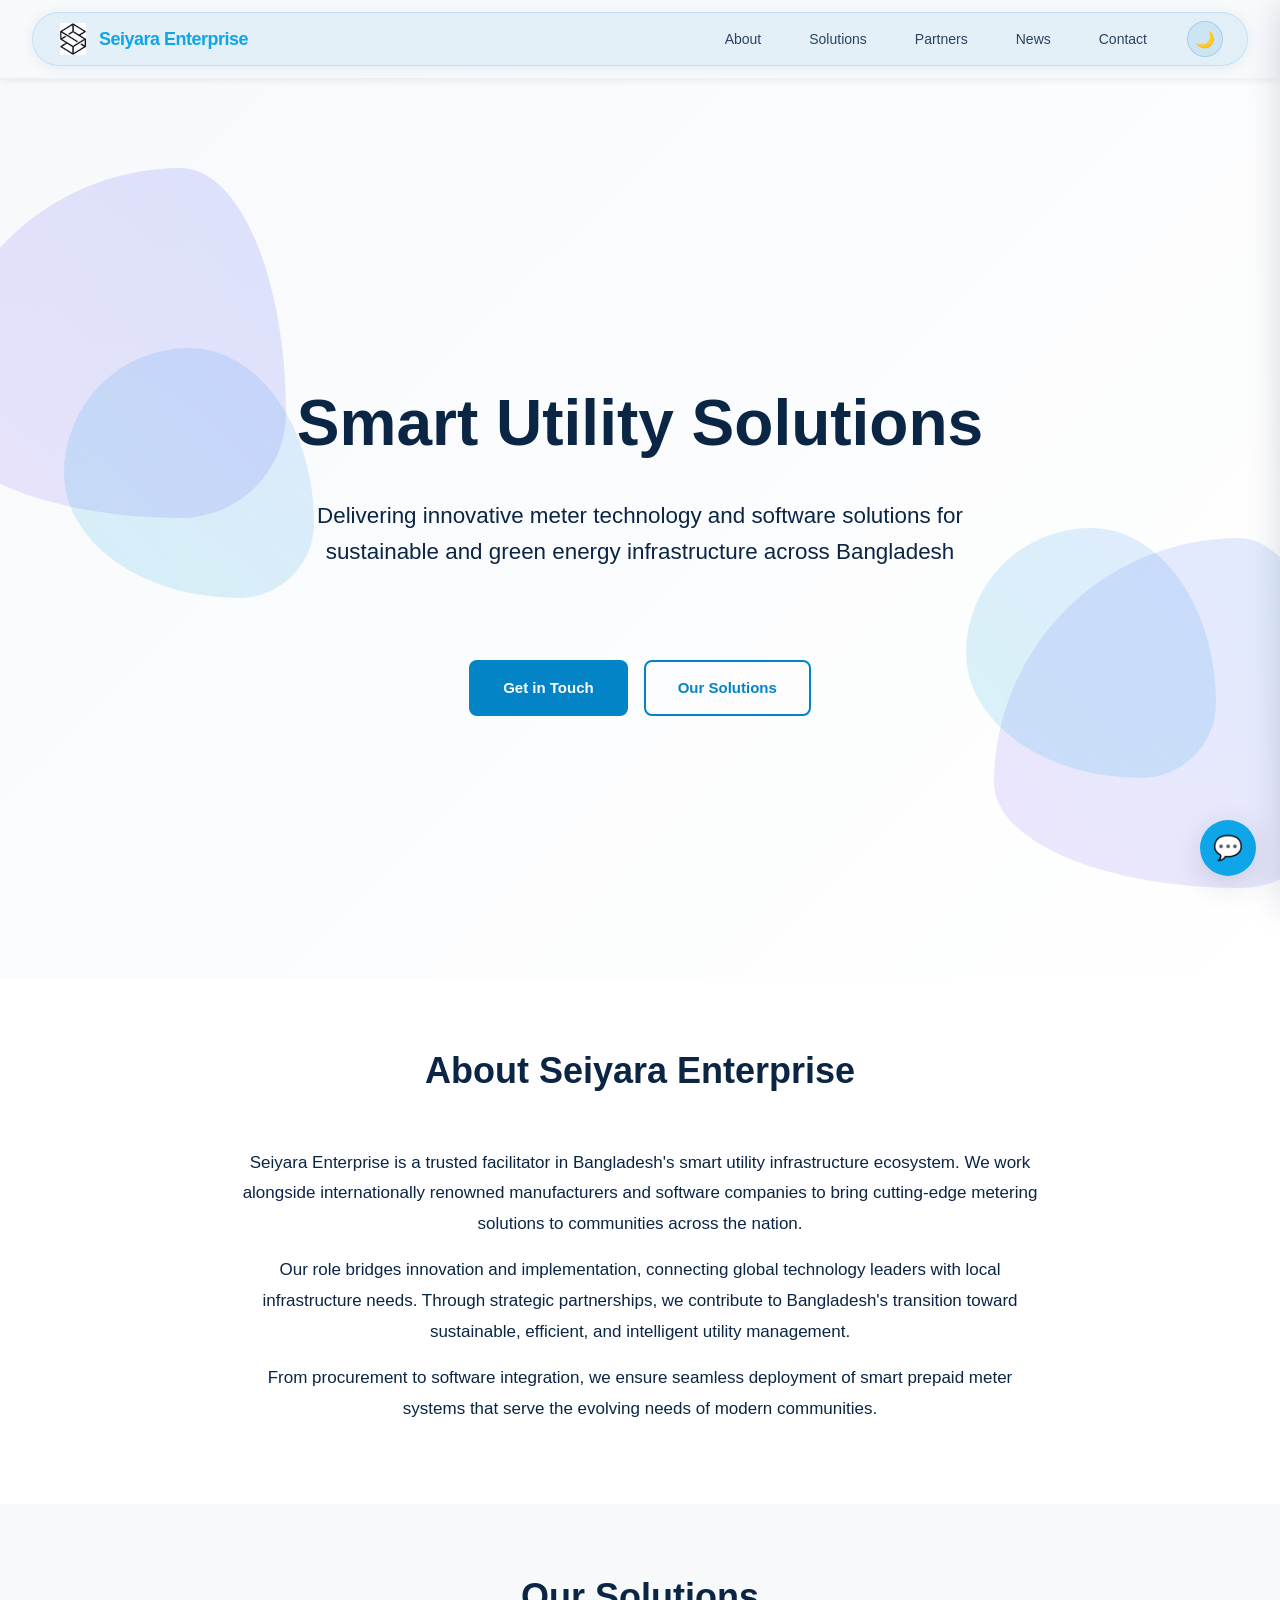
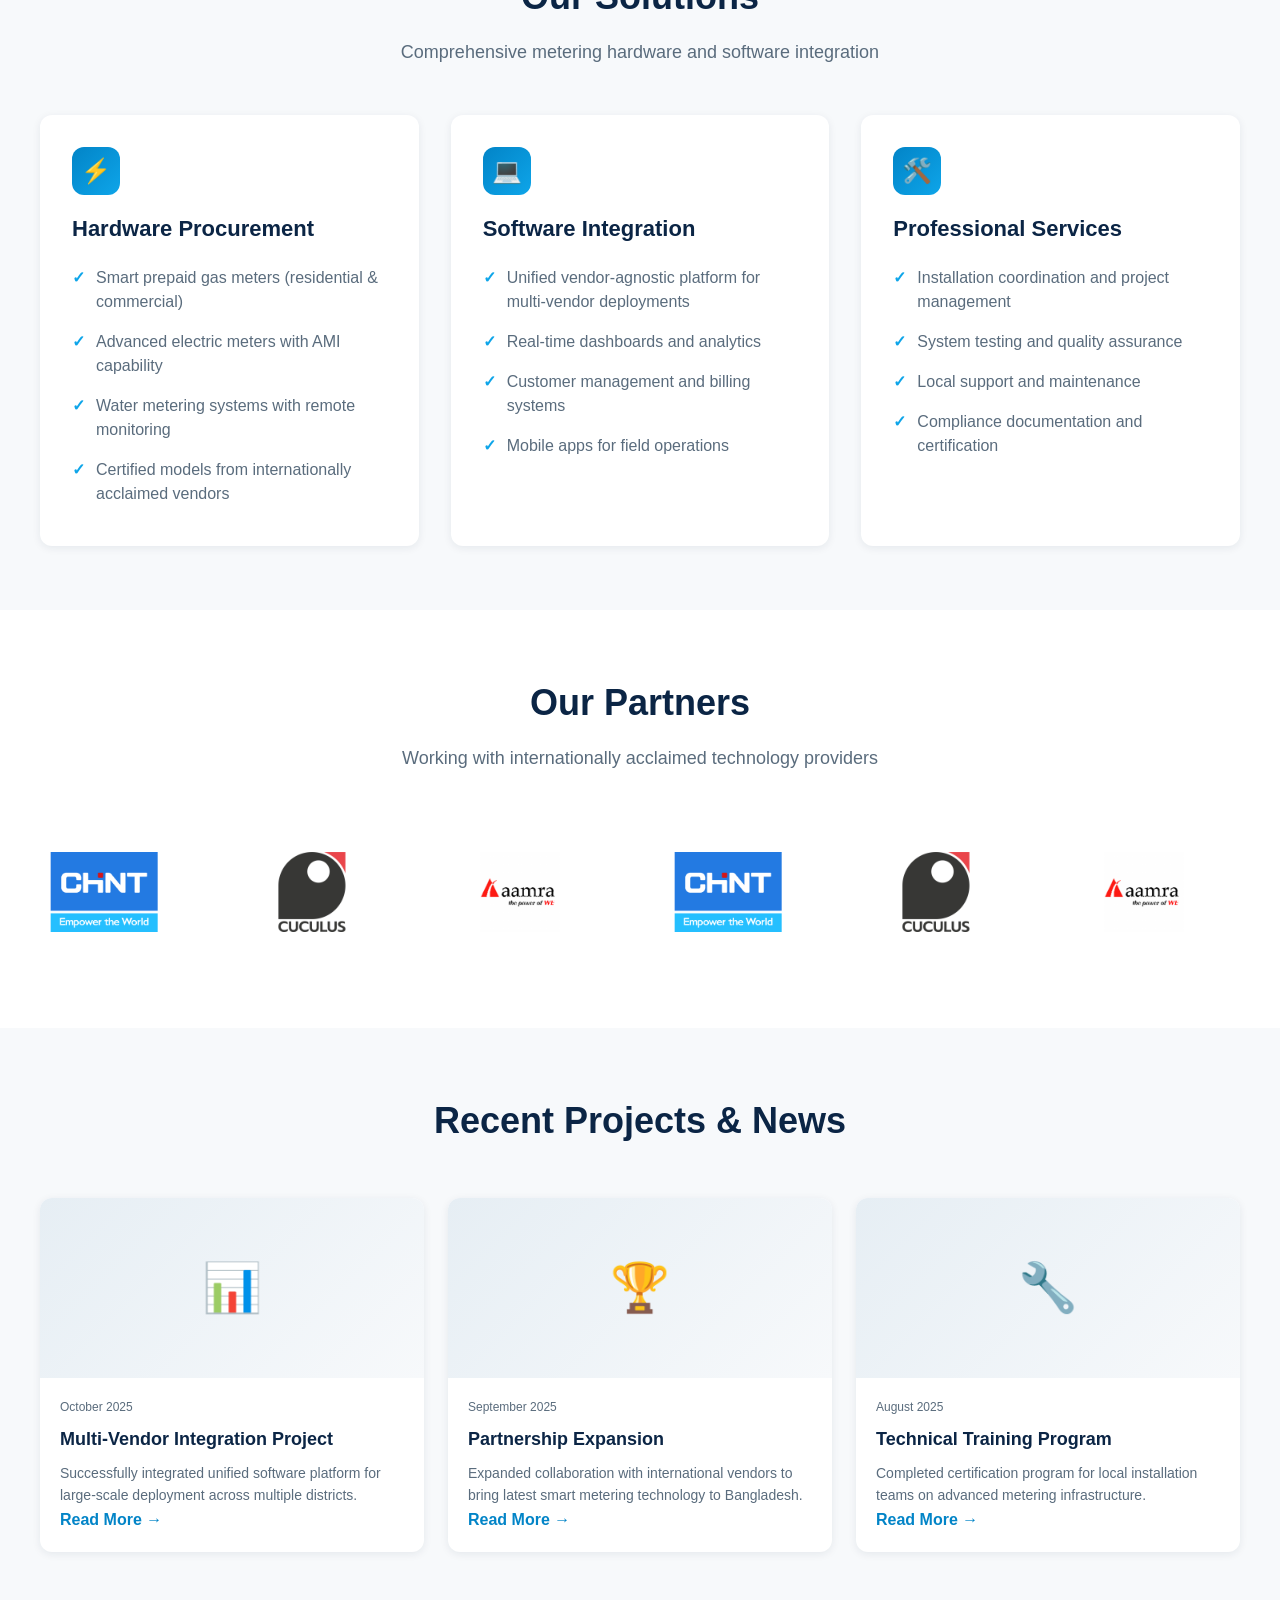
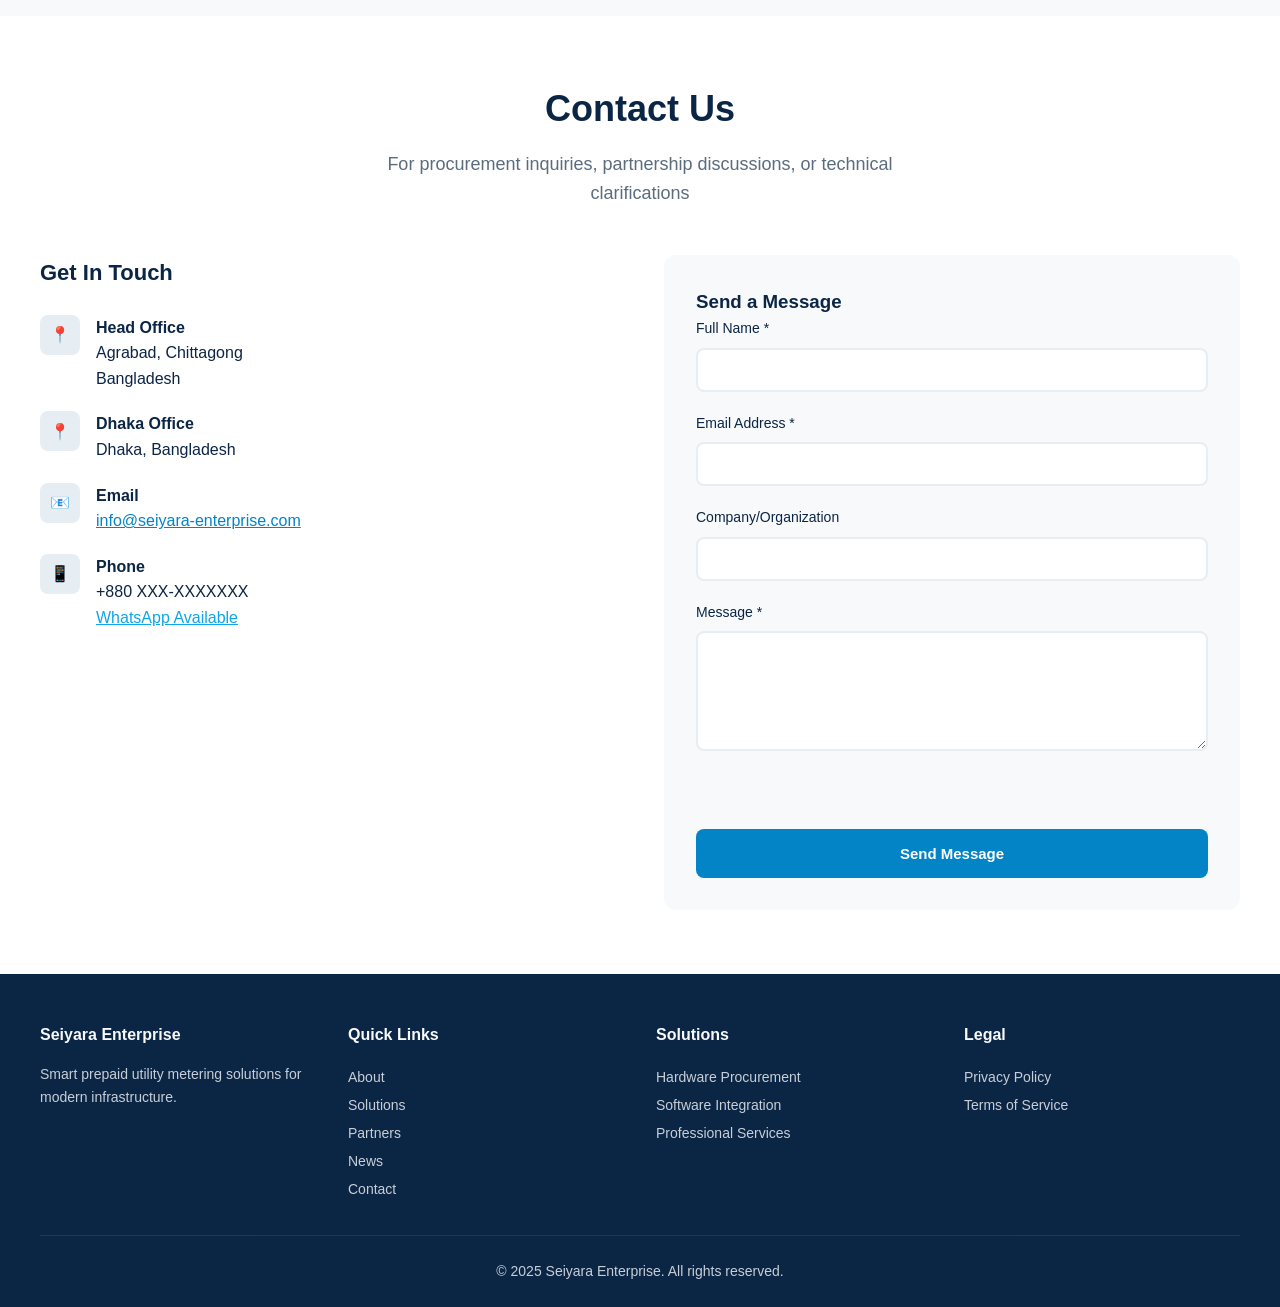
==== index.html @ aec23271 "second commit" ====
<!DOCTYPE html>
<html lang="en" data-theme="light">
<head>
    <meta charset="UTF-8">
    <meta name="viewport" content="width=device-width, initial-scale=1.0">
    <meta name="description" content="Seiyara Enterprise provides smart prepaid meter procurement and unified software integration for gas, electric, and water utilities in Dhaka and Chittagong, Bangladesh.">
    <meta name="keywords" content="smart meters, prepaid utility meters, Dhaka, Chittagong, CHINT, Cuculus, aamra, utility metering, Bangladesh">
    <title>Seiyara Enterprise — Smart Prepaid Meter Procurement & Integration</title>
    
    <!-- Open Graph -->
    <meta property="og:title" content="Seiyara Enterprise — Smart Metering Solutions">
    <meta property="og:description" content="Advanced smart prepaid meter procurement and software integration for modern cities">
    <meta property="og:type" content="website">
    
    <!-- Fonts -->
    <link rel="preconnect" href="https://fonts.googleapis.com">
    <link rel="preconnect" href="https://fonts.gstatic.com" crossorigin>
    <link href="https://fonts.googleapis.com/css2?family=Inter:wght@300;400;500;600;700&display=swap" rel="stylesheet">
    <link href="https://fonts.googleapis.com/css2?family=Inter:wght@300;400;500;600;700&display=swap" rel="stylesheet">
    <!--
    <link rel="stylesheet" href="css/styles.css">
    -->
    <link rel="stylesheet" href="css/main.css">
</head>
<body>
    <!-- Header -->
    <header id="header">
        <div class="header-container">
            <!--
            <div class="logo-area">
                
                <div class="logo-placeholder">SE</div>
                
                <div>
                    <div class="company-name">Seiyara Enterprise</div>
                </div>
            </div>
           -->
           
            <!-- <div class="logo-area">
                <img src="assets/images/main_black_2.png" alt="Seiyara Enterprise Logo" class="company-logo">
                <div class="company-name">Seiyara Enterprise</div>
            </div> -->

            <div class="logo-area">
                <!-- Light theme logo -->
                <img src="assets/images/main_white_2.png" 
                 alt="Seiyara Enterprise Logo" 
                 class="company-logo logo-light">
            
                <!-- Dark theme logo -->
                <img src="assets/images/main_black_2.png" 
                 alt="Seiyara Enterprise Logo" 
                 class="company-logo logo-dark">
            
                <div class="company-name">Seiyara Enterprise</div>
            </div>
            
            <nav id="nav" aria-label="Main navigation">
                <a href="#about">About</a>
                <a href="#solutions">Solutions</a>
                <a href="#partners">Partners</a>
                <a href="#news">News</a>
                <a href="#contact">Contact</a>
                <button class="theme-toggle" id="themeToggle" aria-label="Toggle dark mode">🌙</button>
            </nav>
            <button class="mobile-toggle" id="mobileToggle" aria-label="Toggle menu">☰</button>
        </div>
    </header>

    <main id="main">
        <!-- Hero -->
        <section class="hero">
            <div class="hero-bg">
                <svg class="wave" viewBox="0 0 1200 200" xmlns="http://www.w3.org/2000/svg">
                    <path d="M0,100 C150,150 350,50 600,100 C850,150 1050,50 1200,100 L1200,200 L0,200 Z" fill="currentColor" opacity="0.1" style="color: var(--color-primary)"/>
                    <path d="M0,120 C200,80 400,160 600,120 C800,80 1000,160 1200,120 L1200,200 L0,200 Z" fill="currentColor" opacity="0.1" style="color: var(--color-accent)"/>
                </svg>
            </div>
            <div class="floating-shape shape1"></div>
            <div class="floating-shape shape2"></div>
            <div class="floating-shape shape3"></div>
            <div class="floating-shape shape4"></div>
            <div class="floating-shape shape5"></div>
            <!-- <div class="floating-shape shape6"></div>
            <div class="floating-shape shape7"></div>
            <div class="floating-shape shape8"></div>
            <div class="floating-shape shape9"></div>
     -->
            <!-- Particles -->
            <div class="particle" style="left: 10%; animation-delay: 0s;"></div>
            <div class="particle" style="left: 20%; animation-delay: 1s;"></div>
            <div class="particle" style="left: 30%; animation-delay: 2s;"></div>
            <div class="particle" style="left: 40%; animation-delay: 0.5s;"></div>
            <div class="particle" style="left: 50%; animation-delay: 1.5s;"></div>
            <div class="particle" style="right: 60%; animation-delay: 2.5s;"></div>
            <div class="particle" style="left: 70%; animation-delay: 0.8s;"></div>
            <div class="particle" style="left: 80%; animation-delay: 1.8s;"></div>
            <div class="particle" style="left: 90%; animation-delay: 2.2s;"></div>
            <div class="hero-content">
                <h1>Smart Utility Solutions</h1>
                <p class="hero-tagline">Delivering innovative meter technology and software solutions for sustainable and green energy infrastructure across Bangladesh</p>
                <div class="cta-group">
                <a href="#contact" class="btn btn-primary">Get in Touch</a>
                <a href="#solutions" class="btn btn-secondary">Our Solutions</a>
                </div>
            </div>
        </section>

        <!-- About -->
        <section id="about" class="about">
            <div class="container">
                <div class="section-header">
                    <h2>About Seiyara Enterprise</h2>
                </div>
                <div class="about-content">
                    <p class="about-text">Seiyara Enterprise is a trusted facilitator in Bangladesh's smart utility infrastructure ecosystem. We work alongside internationally renowned manufacturers and software companies to bring cutting-edge metering solutions to communities across the nation.</p>
                    <p class="about-text">Our role bridges innovation and implementation, connecting global technology leaders with local infrastructure needs. Through strategic partnerships, we contribute to Bangladesh's transition toward sustainable, efficient, and intelligent utility management.</p>
                    <p class="about-text">From procurement to software integration, we ensure seamless deployment of smart prepaid meter systems that serve the evolving needs of modern communities.</p>
                </div>
            </div>
        </section>

        <!-- Solutions -->
        <section id="solutions" class="solutions">
            <div class="container">
                <div class="section-header">
                    <h2>Our Solutions</h2>
                    <p>Comprehensive metering hardware and software integration</p>
                </div>
                <div class="solutions-grid">
                    <div class="solution-card">
                        <div class="solution-icon">⚡</div>
                        <h3>Hardware Procurement</h3>
                        <ul>
                            <li>Smart prepaid gas meters (residential & commercial)</li>
                            <li>Advanced electric meters with AMI capability</li>
                            <li>Water metering systems with remote monitoring</li>
                            <li>Certified models from internationally acclaimed vendors</li>
                        </ul>
                    </div>
                    <div class="solution-card">
                        <div class="solution-icon">💻</div>
                        <h3>Software Integration</h3>
                        <ul>
                            <li>Unified vendor-agnostic platform for multi-vendor deployments</li>
                            <li>Real-time dashboards and analytics</li>
                            <li>Customer management and billing systems</li>
                            <li>Mobile apps for field operations</li>
                        </ul>
                    </div>
                    <div class="solution-card">
                        <div class="solution-icon">🛠️</div>
                        <h3>Professional Services</h3>
                        <ul>
                            <li>Installation coordination and project management</li>
                            <li>System testing and quality assurance</li>
                            <li>Local support and maintenance</li>
                            <li>Compliance documentation and certification</li>
                        </ul>
                    </div>
                    
                    <!-- <div class="solution-card">
                        <div class="solution-icon">🌱</div>
                        <h3>Sustainability</h3>
                        <ul>
                            <li>Precise consumption tracking to reduce waste and improve efficiency.</li>
                            <li>Remote monitoring and digital operations reducing manual intervention and operational carbon footprint.</li>
                            <li>Integrated systems aligning with national and global sustainability goals to build cleaner, more resilient utilities.</li>
                        </ul>
                    </div> -->
                    
                </div>
            </div>
        </section>

        <!-- Partners -->
        <section id="partners" class="partners">
            <div class="container">
                <div class="section-header">
                    <h2>Our Partners</h2>
                    <p>Working with internationally acclaimed technology providers</p>
                </div>
            </div>
            <div class="partner-marquee">
                <div class="partner-track">
                    <!-- <div class="partner-logo">CHINT</div> -->

                    <!-- Partner 1: CHINT -->
                    <div class="partner-logo">
                        <img src="assets/images/chint.png" alt="CHINT" class="partner-light">
                        <img src="assets/images/chint.png" alt="CHINT" class="partner-dark">
                    </div>

                    <!-- <div class="partner-logo">Cuculus</div> -->
                     <!-- Partner 2: Cuculus -->
                    <!-- <div class="partner-logo">
                        <img src="assets/images/cuculus_2.jpeg" alt="Cuculus">
                    </div> -->

                    <!-- Partner 2: Cuculus -->
                    <div class="partner-logo">
                        <img src="assets/images/cuculus-light.jpeg" alt="Cuculus" class="partner-img partner-light">
                        <img src="assets/images/cuculus-dark.png" alt="Cuculus" class="partner-img partner-dark">
                    </div>


                    <!-- <div class="partner-logo">aamra</div> -->

                    <!-- Partner 3: aamra -->
                    <div class="partner-logo">
                        <img src="assets/images/aamra.png" alt="aamra" class="partner-light">
                         <img src="assets/images/aamra.png" alt="aamra" class="partner-dark">
                    </div>
                    
                    <div class="partner-logo">
                        <img src="assets/images/chint.png" alt="CHINT" class="partner-light">
                        <img src="assets/images/chint.png" alt="CHINT" class="partner-dark">
                    </div>

                    <div class="partner-logo">
                        <img src="assets/images/cuculus-light.jpeg" alt="Cuculus" class="partner-img partner-light">
                        <img src="assets/images/cuculus-dark.png" alt="Cuculus" class="partner-img partner-dark">
                    </div>

                    <div class="partner-logo">
                        <img src="assets/images/aamra.png" alt="aamra" class="partner-light">
                         <img src="assets/images/aamra.png" alt="aamra" class="partner-dark">
                    </div>

                    <div class="partner-logo">
                        <img src="assets/images/cuculus-light.jpeg" alt="Cuculus" class="partner-img partner-light">
                        <img src="assets/images/cuculus-dark.png" alt="Cuculus" class="partner-img partner-dark">
                    </div>

                    <div class="partner-logo">
                        <img src="assets/images/aamra.png" alt="aamra" class="partner-light">
                         <img src="assets/images/aamra.png" alt="aamra" class="partner-dark">
                    </div>

                    <div class="partner-logo">
                        <img src="assets/images/chint.png" alt="CHINT" class="partner-light">
                        <img src="assets/images/chint.png" alt="CHINT" class="partner-dark">
                    </div>

                    <div class="partner-logo">
                        <img src="assets/images/cuculus-light.jpeg" alt="Cuculus" class="partner-img partner-light">
                        <img src="assets/images/cuculus-dark.png" alt="Cuculus" class="partner-img partner-dark">
                    </div>

                    <div class="partner-logo">
                        <img src="assets/images/aamra.png" alt="aamra" class="partner-light">
                         <img src="assets/images/aamra.png" alt="aamra" class="partner-dark">
                    </div>
                    <!-- <div class="partner-logo">[Partner 4]</div>
                    <div class="partner-logo">[Partner 5]</div>
                    <div class="partner-logo">[Partner 6]</div>
                
                    <div class="partner-logo">CHINT</div>
                    <div class="partner-logo">Cuculus</div>
                    <div class="partner-logo">aamra</div>
                    <div class="partner-logo">[Partner 4]</div>
                    <div class="partner-logo">[Partner 5]</div>
                    <div class="partner-logo">[Partner 6]</div> -->
                </div>
            </div>
        </section>

        <!-- News -->
        <section id="news" class="news">
            <div class="container">
                <div class="section-header">
                    <h2>Recent Projects & News</h2>
                </div>
                <div class="news-grid">
                    <div class="news-card">
                        <div class="news-image">📊</div>
                        <div class="news-content">
                            <div class="news-date">October 2025</div>
                            <h3>Multi-Vendor Integration Project</h3>
                            <p>Successfully integrated unified software platform for large-scale deployment across multiple districts.</p>
                            <span class="read-more">Read More →</span>
                        </div>
                    </div>
                    <div class="news-card">
                        <div class="news-image">🏆</div>
                        <div class="news-content">
                            <div class="news-date">September 2025</div>
                            <h3>Partnership Expansion</h3>
                            <p>Expanded collaboration with international vendors to bring latest smart metering technology to Bangladesh.</p>
                            <span class="read-more">Read More →</span>
                        </div>
                    </div>
                    <div class="news-card">
                        <div class="news-image">🔧</div>
                        <div class="news-content">
                            <div class="news-date">August 2025</div>
                            <h3>Technical Training Program</h3>
                            <p>Completed certification program for local installation teams on advanced metering infrastructure.</p>
                            <span class="read-more">Read More →</span>
                        </div>
                    </div>
                </div>
            </div>
        </section>

        <!-- Contact -->
        <section id="contact" class="contact">
            <div class="container">
                <div class="section-header">
                    <h2>Contact Us</h2>
                    <p>For procurement inquiries, partnership discussions, or technical clarifications</p>
                </div>
                <div class="contact-grid">
                    <div class="contact-info">
                        <h3>Get In Touch</h3>
                        <div class="info-item">
                            <div class="info-icon">📍</div>
                            <div>
                                <strong>Head Office</strong><br>
                                Agrabad, Chittagong<br>
                                Bangladesh
                            </div>
                        </div>
                        <div class="info-item">
                            <div class="info-icon">📍</div>
                            <div>
                                <strong>Dhaka Office</strong><br>
                                Dhaka, Bangladesh
                            </div>
                        </div>
                        <div class="info-item">
                            <div class="info-icon">📧</div>
                            <div>
                                <strong>Email</strong><br>
                                <a href="mailto:info@seiyara-enterprise.com" style="color: var(--color-primary);">info@seiyara-enterprise.com</a>
                            </div>
                        </div>
                        <div class="info-item">
                            <div class="info-icon">📱</div>
                            <div>
                                <strong>Phone</strong><br>
                                +880 XXX-XXXXXXX<br>
                                <a href="https://wa.me/880XXXXXXXXX" style="color: var(--color-accent);">WhatsApp Available</a>
                            </div>
                        </div>
                    </div>
                    <div class="contact-form">
                        <h3>Send a Message</h3>
                        <form id="contactForm">
                            <div class="form-group">
                                <label for="name">Full Name *</label>
                                <input type="text" id="name" name="name" required aria-required="true">
                                <span class="error-message" id="nameError">Please enter your name</span>
                            </div>
                            <div class="form-group">
                                <label for="email">Email Address *</label>
                                <input type="email" id="email" name="email" required aria-required="true">
                                <span class="error-message" id="emailError">Please enter a valid email</span>
                            </div>
                            <div class="form-group">
                                <label for="company">Company/Organization</label>
                                <input type="text" id="company" name="company">
                            </div>
                            <div class="form-group">
                                <label for="message">Message *</label>
                                <textarea id="message" name="message" required aria-required="true"></textarea>
                                <span class="error-message" id="messageError">Please enter your message</span>
                            </div>
                            <button type="submit" class="btn btn-primary" style="width: 100%;">Send Message</button>
                        </form>
                    </div>
                </div>
            </div>
        </section>
    </main>

    <!-- Footer -->
    <footer>
        <div class="footer-content">
            <div class="footer-section">
                <h4>Seiyara Enterprise</h4>
                <p style="opacity: 0.8; font-size: 14px; line-height: 1.6;">Smart prepaid utility metering solutions for modern infrastructure.</p>
            </div>
            <div class="footer-section">
                <h4>Quick Links</h4>
                <ul>
                    <li><a href="#about">About</a></li>
                    <li><a href="#solutions">Solutions</a></li>
                    <li><a href="#partners">Partners</a></li>
                    <li><a href="#news">News</a></li>
                    <li><a href="#contact">Contact</a></li>
                </ul>
            </div>
            <div class="footer-section">
                <h4>Solutions</h4>
                <ul>
                    <li><a href="#solutions">Hardware Procurement</a></li>
                    <li><a href="#solutions">Software Integration</a></li>
                    <li><a href="#solutions">Professional Services</a></li>
                </ul>
            </div>
            <div class="footer-section">
                <h4>Legal</h4>
                <ul>
                    <li><a href="#privacy">Privacy Policy</a></li>
                    <li><a href="#terms">Terms of Service</a></li>
                </ul>
            </div>
        </div>
        <div class="footer-bottom">
            &copy; 2025 Seiyara Enterprise. All rights reserved.
        </div>
    </footer>

    <!-- Quick Contact Toggle -->
    <button class="quick-contact-toggle" id="quickContactToggle" aria-label="Quick contact">💬</button>
    
    <!-- Quick Contact Panel -->
    <div class="quick-contact-panel" id="quickContactPanel">
        <button class="panel-close" id="panelClose" aria-label="Close panel">×</button>
        <h3 style="margin-top: 8px; margin-bottom: 24px;">Quick Contact</h3>
        <div style="display: flex; flex-direction: column; gap: 16px;">
            <a href="tel:+880XXXXXXXXX" class="btn btn-primary" style="text-align: center;">📞 Call Us</a>
            <a href="https://wa.me/880XXXXXXXXX" class="btn btn-secondary" style="text-align: center;">💬 WhatsApp</a>
            <a href="mailto:info@seiyara-enterprise.com" class="btn btn-secondary" style="text-align: center;">📧 Email</a>
        </div>
        <div style="margin-top: 32px; padding-top: 24px; border-top: 1px solid var(--color-neutral);">
            <p style="font-size: 14px; color: var(--text-muted); margin-bottom: 12px;"><strong>Office Hours</strong></p>
            <p style="font-size: 14px; color: var(--text-muted);">Saturday - Thursday<br>9:00 AM - 6:00 PM</p>
        </div>
    </div>

    <!-- jQuery CDN -->
    <script src="https://cdnjs.cloudflare.com/ajax/libs/jquery/3.6.0/jquery.min.js"></script>
    <script src="js/script.js"></script>
    
</body>
</html>
---- css/main.css ----
/* ============================================
   SEIYARA ENTERPRISE - MAIN STYLESHEET
   Author: Your Name
   Last Updated: November 2025
   ============================================ */

/* Import all CSS modules in order */

/* 1. Base styles (variables, reset, typography) */
@import url('base.css');

/* 2. Layout components */
@import url('header.css');
@import url('hero.css');
@import url('sections.css');

/* 3. Page sections */
@import url('about.css');
@import url('solutions.css');
@import url('partners.css');
@import url('news.css');
@import url('contact.css');

/* 4. Footer and widgets */
@import url('footer.css');
@import url('quick-contact.css');

/* 5. Responsive styles (must be last) */
@import url('responsive.css');
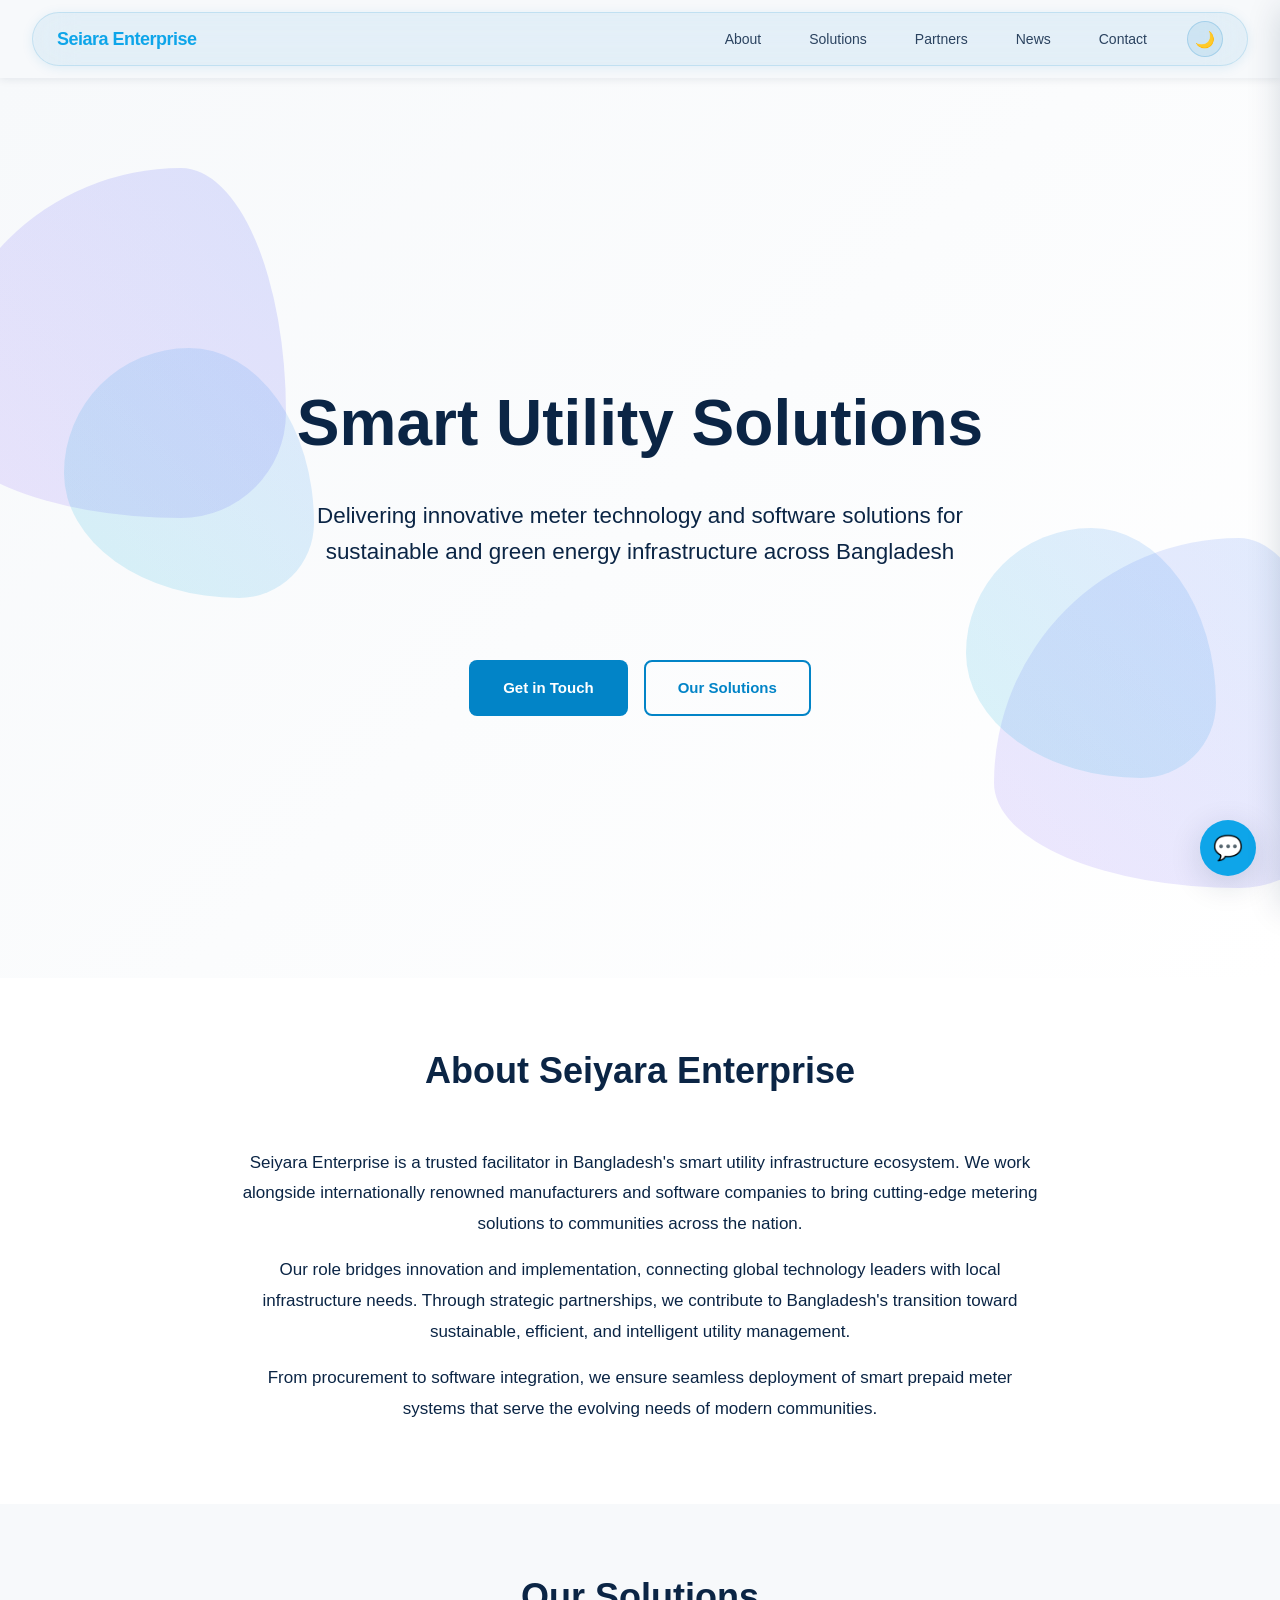
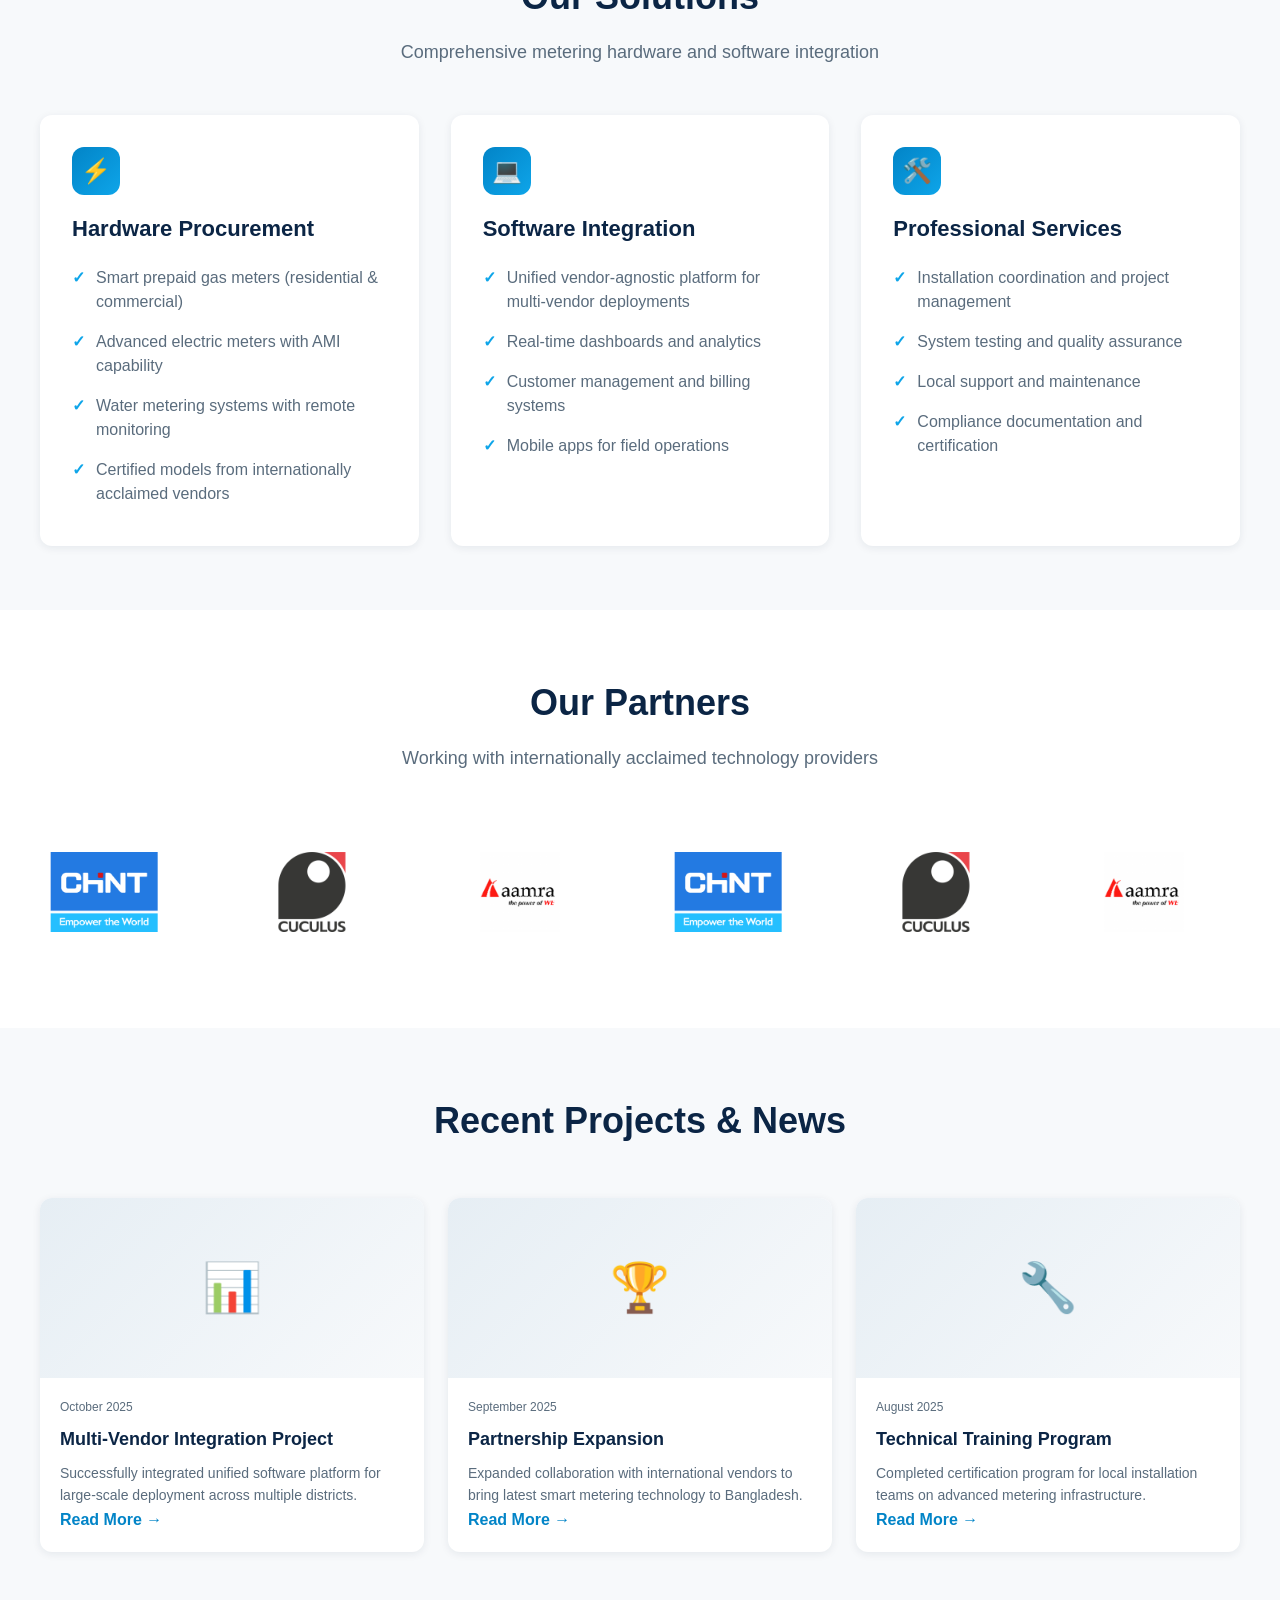
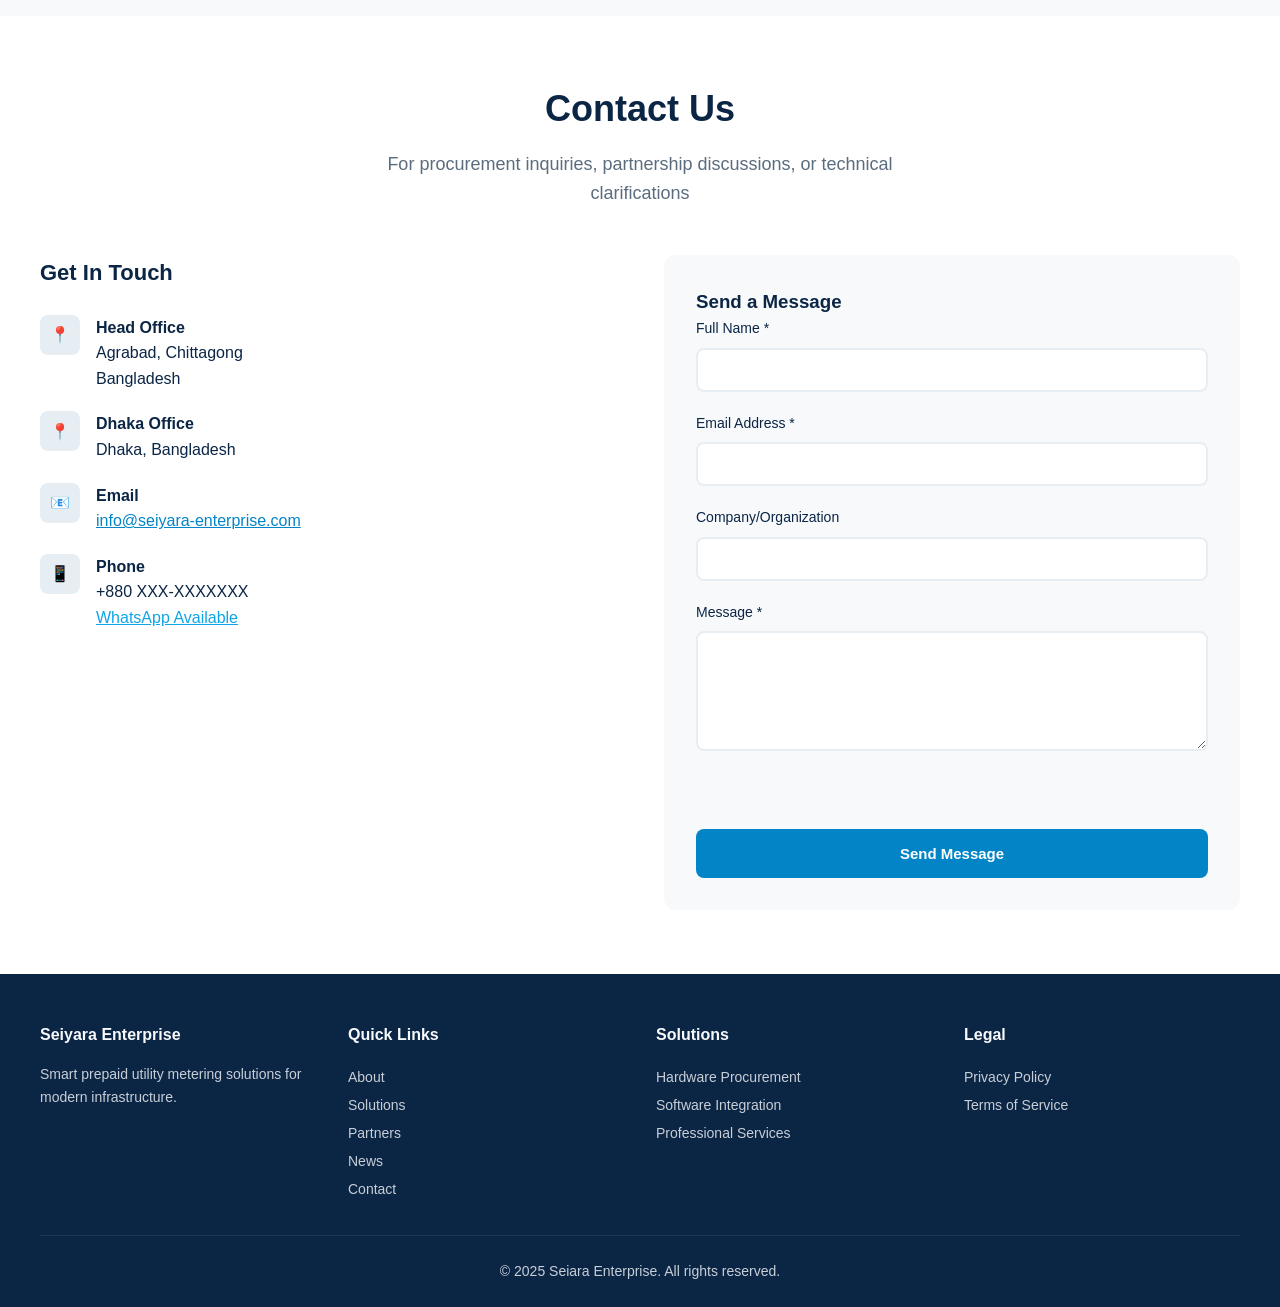
==== commit 4b0ca884: "removed logo for now-name change" ====
--- a/index.html
+++ b/index.html
@@ -43,17 +43,17 @@
             </div> -->
 
             <div class="logo-area">
-                <!-- Light theme logo -->
-                <img src="assets/images/main_white_2.png" 
+                
+                <!-- <img src="assets/images/main_white_2.png" 
                  alt="Seiyara Enterprise Logo" 
                  class="company-logo logo-light">
             
-                <!-- Dark theme logo -->
+                
                 <img src="assets/images/main_black_2.png" 
                  alt="Seiyara Enterprise Logo" 
-                 class="company-logo logo-dark">
+                 class="company-logo logo-dark"> -->
             
-                <div class="company-name">Seiyara Enterprise</div>
+                <div class="company-name">Seiara Enterprise</div>
             </div>
             
             <nav id="nav" aria-label="Main navigation">
@@ -409,7 +409,7 @@
             </div>
         </div>
         <div class="footer-bottom">
-            &copy; 2025 Seiyara Enterprise. All rights reserved.
+            &copy; 2025 Seiara Enterprise. All rights reserved.
         </div>
     </footer>
 
@@ -427,7 +427,7 @@
         </div>
         <div style="margin-top: 32px; padding-top: 24px; border-top: 1px solid var(--color-neutral);">
             <p style="font-size: 14px; color: var(--text-muted); margin-bottom: 12px;"><strong>Office Hours</strong></p>
-            <p style="font-size: 14px; color: var(--text-muted);">Saturday - Thursday<br>9:00 AM - 6:00 PM</p>
+            <p style="font-size: 14px; color: var(--text-muted);">Sunday - Thursday<br>9:00 AM - 6:00 PM</p>
         </div>
     </div>
 
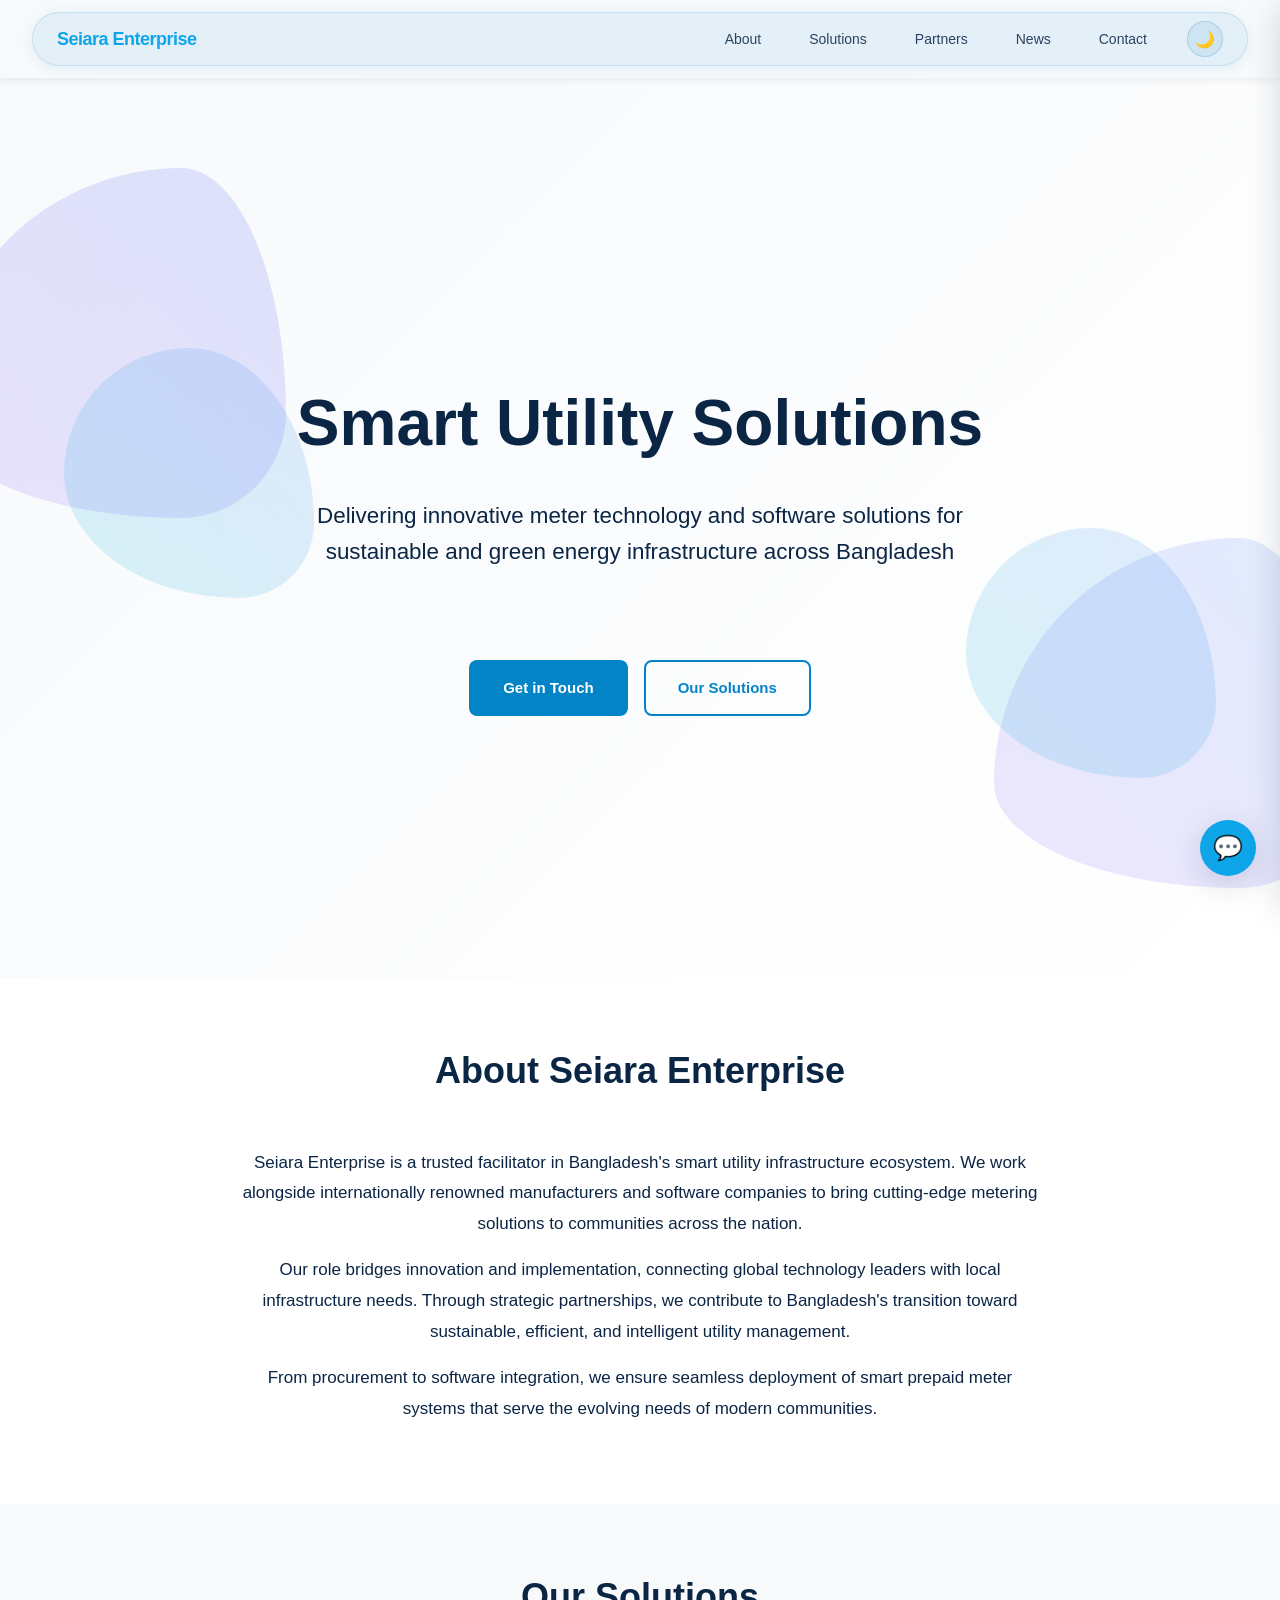
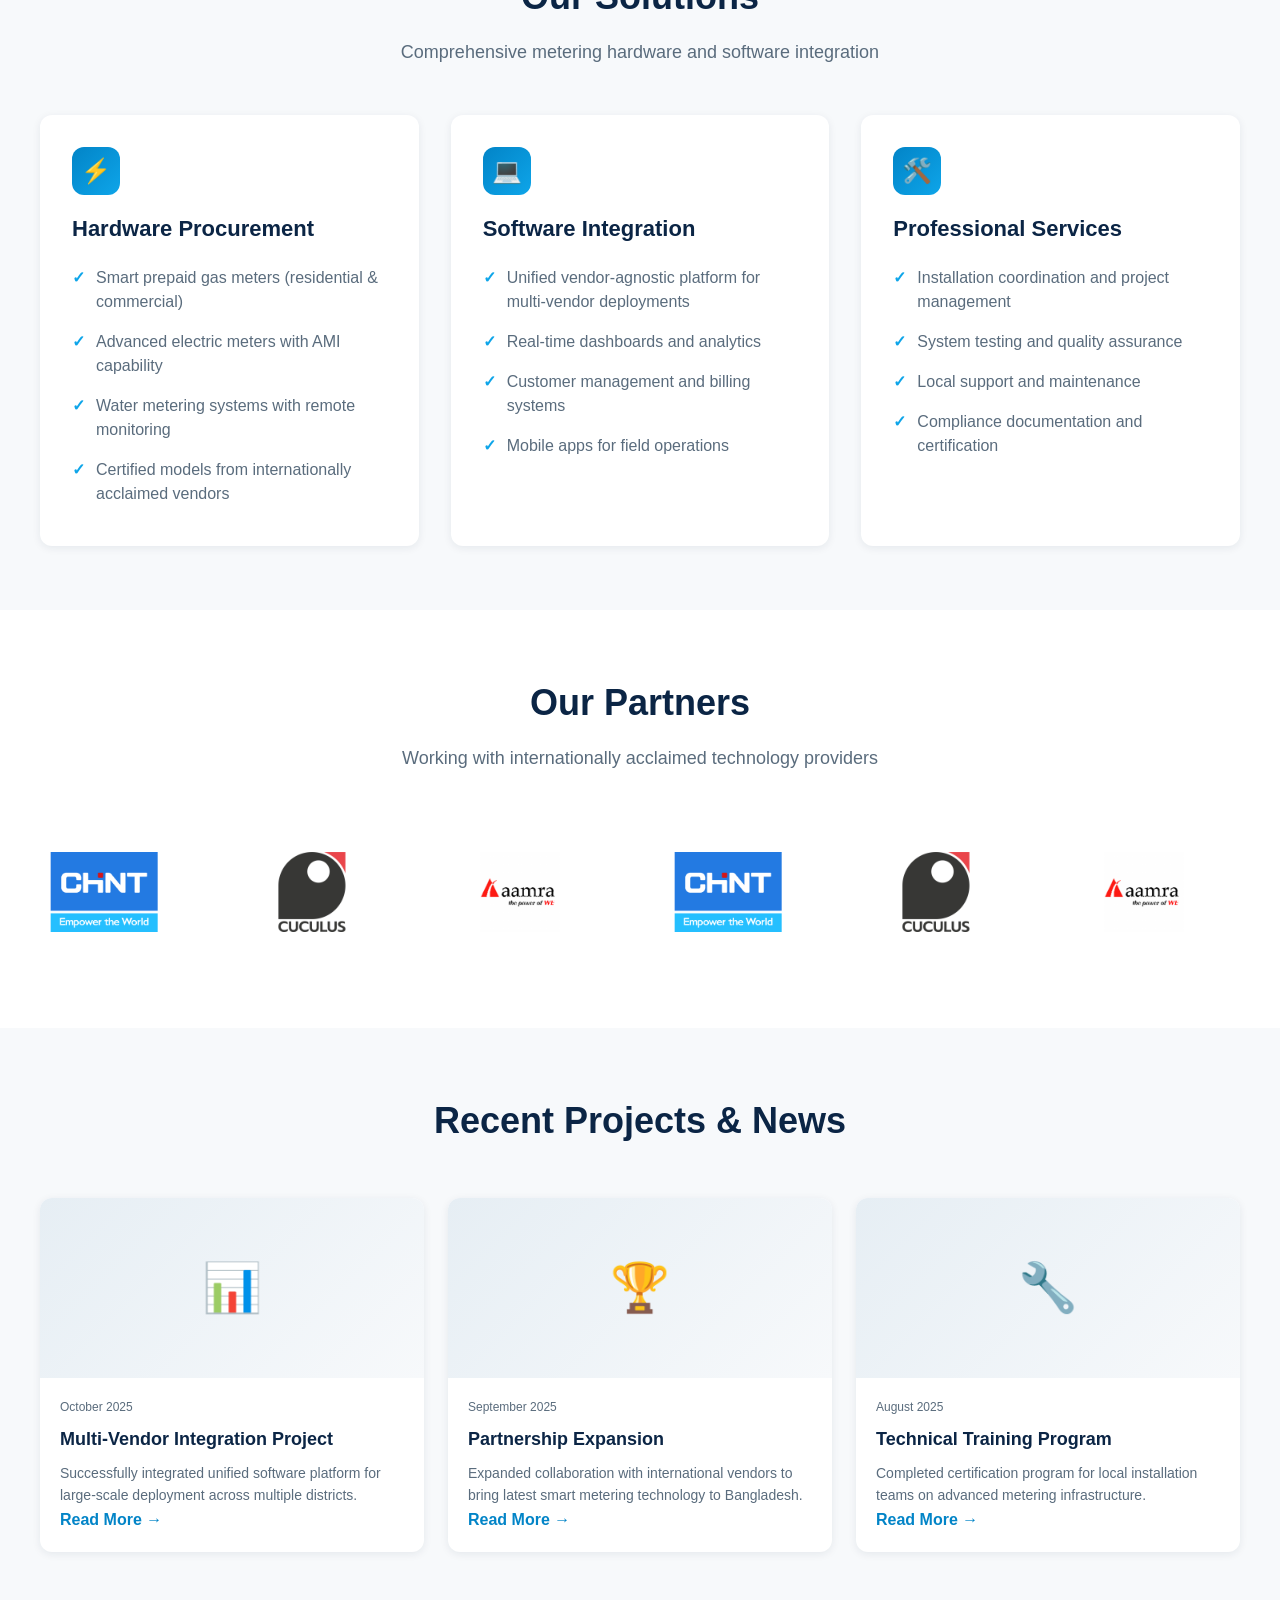
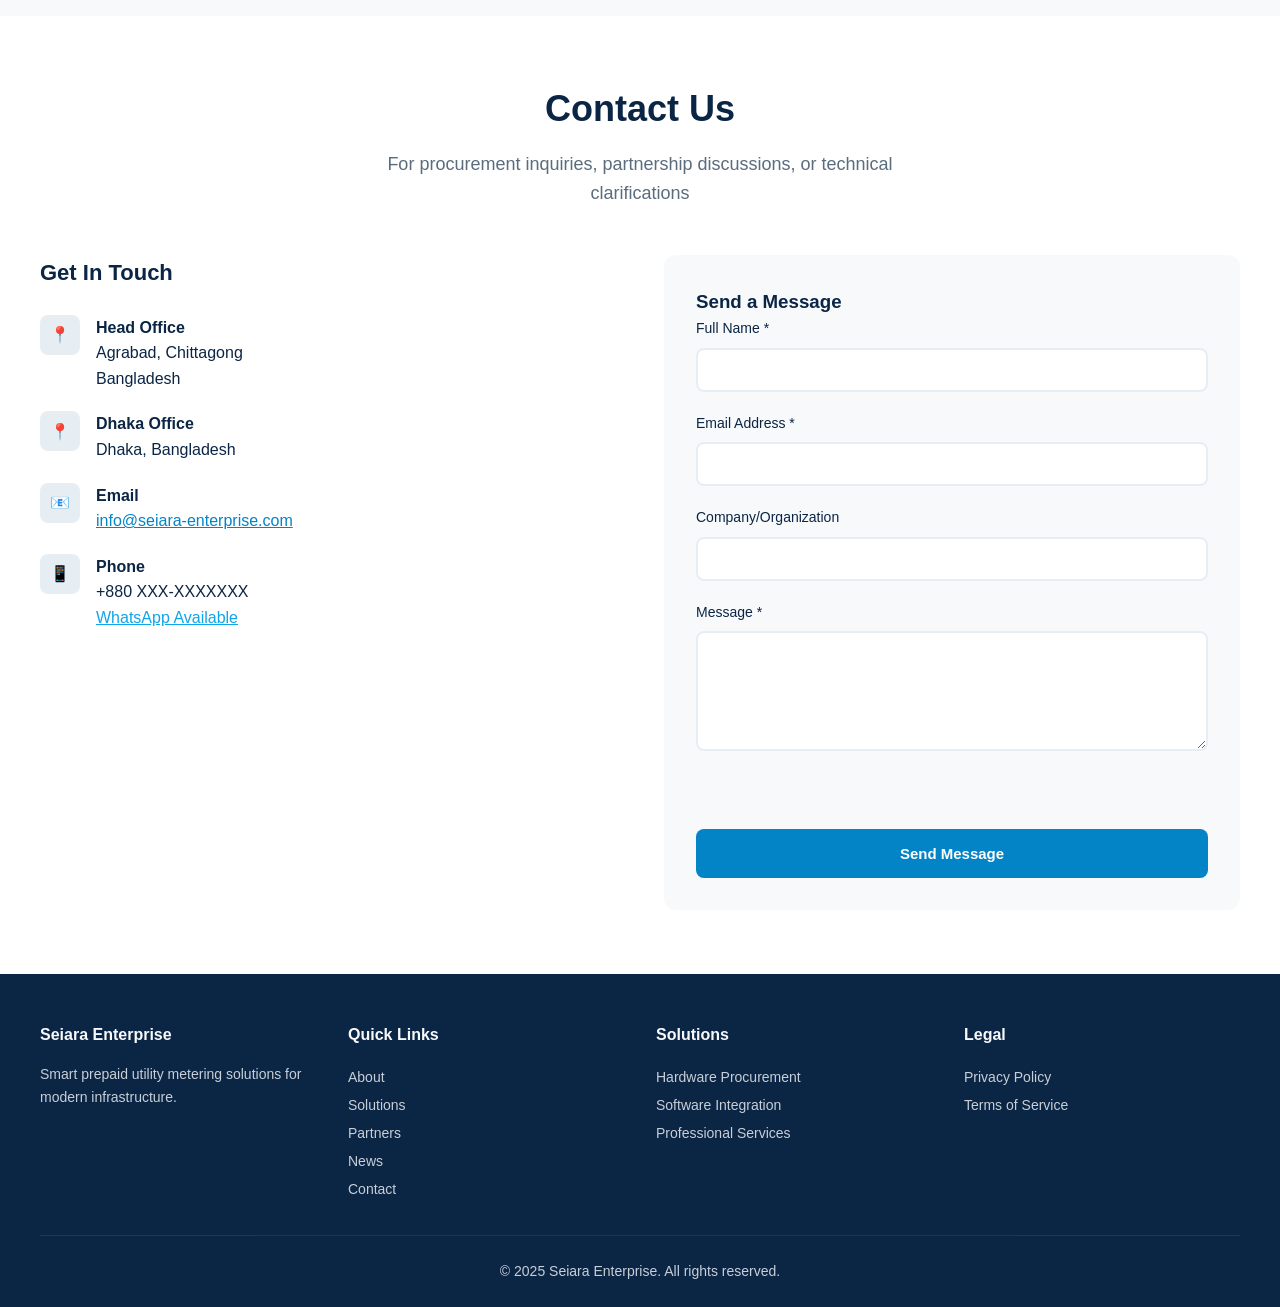
==== commit bb1ba4e3: "removed some comments-changed seiyara to seiara" ====
--- a/index.html
+++ b/index.html
@@ -3,9 +3,9 @@
 <head>
     <meta charset="UTF-8">
     <meta name="viewport" content="width=device-width, initial-scale=1.0">
-    <meta name="description" content="Seiyara Enterprise provides smart prepaid meter procurement and unified software integration for gas, electric, and water utilities in Dhaka and Chittagong, Bangladesh.">
+    <meta name="description" content="Seiara Enterprise provides smart prepaid meter procurement and unified software integration for gas, electric, and water utilities in Dhaka and Chittagong, Bangladesh.">
     <meta name="keywords" content="smart meters, prepaid utility meters, Dhaka, Chittagong, CHINT, Cuculus, aamra, utility metering, Bangladesh">
-    <title>Seiyara Enterprise — Smart Prepaid Meter Procurement & Integration</title>
+    <title>Seiara Enterprise — Smart Prepaid Meter Procurement & Integration</title>
     
     <!-- Open Graph -->
     <meta property="og:title" content="Seiyara Enterprise — Smart Metering Solutions">
@@ -26,33 +26,8 @@
     <!-- Header -->
     <header id="header">
         <div class="header-container">
-            <!--
+
             <div class="logo-area">
-                
-                <div class="logo-placeholder">SE</div>
-                
-                <div>
-                    <div class="company-name">Seiyara Enterprise</div>
-                </div>
-            </div>
-           -->
-           
-            <!-- <div class="logo-area">
-                <img src="assets/images/main_black_2.png" alt="Seiyara Enterprise Logo" class="company-logo">
-                <div class="company-name">Seiyara Enterprise</div>
-            </div> -->
-
-            <div class="logo-area">
-                
-                <!-- <img src="assets/images/main_white_2.png" 
-                 alt="Seiyara Enterprise Logo" 
-                 class="company-logo logo-light">
-            
-                
-                <img src="assets/images/main_black_2.png" 
-                 alt="Seiyara Enterprise Logo" 
-                 class="company-logo logo-dark"> -->
-            
                 <div class="company-name">Seiara Enterprise</div>
             </div>
             
@@ -82,11 +57,7 @@
             <div class="floating-shape shape3"></div>
             <div class="floating-shape shape4"></div>
             <div class="floating-shape shape5"></div>
-            <!-- <div class="floating-shape shape6"></div>
-            <div class="floating-shape shape7"></div>
-            <div class="floating-shape shape8"></div>
-            <div class="floating-shape shape9"></div>
-     -->
+
             <!-- Particles -->
             <div class="particle" style="left: 10%; animation-delay: 0s;"></div>
             <div class="particle" style="left: 20%; animation-delay: 1s;"></div>
@@ -111,10 +82,10 @@
         <section id="about" class="about">
             <div class="container">
                 <div class="section-header">
-                    <h2>About Seiyara Enterprise</h2>
+                    <h2>About Seiara Enterprise</h2>
                 </div>
                 <div class="about-content">
-                    <p class="about-text">Seiyara Enterprise is a trusted facilitator in Bangladesh's smart utility infrastructure ecosystem. We work alongside internationally renowned manufacturers and software companies to bring cutting-edge metering solutions to communities across the nation.</p>
+                    <p class="about-text">Seiara Enterprise is a trusted facilitator in Bangladesh's smart utility infrastructure ecosystem. We work alongside internationally renowned manufacturers and software companies to bring cutting-edge metering solutions to communities across the nation.</p>
                     <p class="about-text">Our role bridges innovation and implementation, connecting global technology leaders with local infrastructure needs. Through strategic partnerships, we contribute to Bangladesh's transition toward sustainable, efficient, and intelligent utility management.</p>
                     <p class="about-text">From procurement to software integration, we ensure seamless deployment of smart prepaid meter systems that serve the evolving needs of modern communities.</p>
                 </div>
@@ -159,17 +130,6 @@
                             <li>Compliance documentation and certification</li>
                         </ul>
                     </div>
-                    
-                    <!-- <div class="solution-card">
-                        <div class="solution-icon">🌱</div>
-                        <h3>Sustainability</h3>
-                        <ul>
-                            <li>Precise consumption tracking to reduce waste and improve efficiency.</li>
-                            <li>Remote monitoring and digital operations reducing manual intervention and operational carbon footprint.</li>
-                            <li>Integrated systems aligning with national and global sustainability goals to build cleaner, more resilient utilities.</li>
-                        </ul>
-                    </div> -->
-                    
                 </div>
             </div>
         </section>
@@ -184,7 +144,6 @@
             </div>
             <div class="partner-marquee">
                 <div class="partner-track">
-                    <!-- <div class="partner-logo">CHINT</div> -->
 
                     <!-- Partner 1: CHINT -->
                     <div class="partner-logo">
@@ -192,21 +151,12 @@
                         <img src="assets/images/chint.png" alt="CHINT" class="partner-dark">
                     </div>
 
-                    <!-- <div class="partner-logo">Cuculus</div> -->
-                     <!-- Partner 2: Cuculus -->
-                    <!-- <div class="partner-logo">
-                        <img src="assets/images/cuculus_2.jpeg" alt="Cuculus">
-                    </div> -->
-
                     <!-- Partner 2: Cuculus -->
                     <div class="partner-logo">
                         <img src="assets/images/cuculus-light.jpeg" alt="Cuculus" class="partner-img partner-light">
                         <img src="assets/images/cuculus-dark.png" alt="Cuculus" class="partner-img partner-dark">
                     </div>
 
-
-                    <!-- <div class="partner-logo">aamra</div> -->
-
                     <!-- Partner 3: aamra -->
                     <div class="partner-logo">
                         <img src="assets/images/aamra.png" alt="aamra" class="partner-light">
@@ -252,16 +202,7 @@
                         <img src="assets/images/aamra.png" alt="aamra" class="partner-light">
                          <img src="assets/images/aamra.png" alt="aamra" class="partner-dark">
                     </div>
-                    <!-- <div class="partner-logo">[Partner 4]</div>
-                    <div class="partner-logo">[Partner 5]</div>
-                    <div class="partner-logo">[Partner 6]</div>
-                
-                    <div class="partner-logo">CHINT</div>
-                    <div class="partner-logo">Cuculus</div>
-                    <div class="partner-logo">aamra</div>
-                    <div class="partner-logo">[Partner 4]</div>
-                    <div class="partner-logo">[Partner 5]</div>
-                    <div class="partner-logo">[Partner 6]</div> -->
+                    
                 </div>
             </div>
         </section>
@@ -333,7 +274,7 @@
                             <div class="info-icon">📧</div>
                             <div>
                                 <strong>Email</strong><br>
-                                <a href="mailto:info@seiyara-enterprise.com" style="color: var(--color-primary);">info@seiyara-enterprise.com</a>
+                                <a href="mailto:info@seiyara-enterprise.com" style="color: var(--color-primary);">info@seiara-enterprise.com</a>
                             </div>
                         </div>
                         <div class="info-item">
@@ -379,7 +320,7 @@
     <footer>
         <div class="footer-content">
             <div class="footer-section">
-                <h4>Seiyara Enterprise</h4>
+                <h4>Seiara Enterprise</h4>
                 <p style="opacity: 0.8; font-size: 14px; line-height: 1.6;">Smart prepaid utility metering solutions for modern infrastructure.</p>
             </div>
             <div class="footer-section">
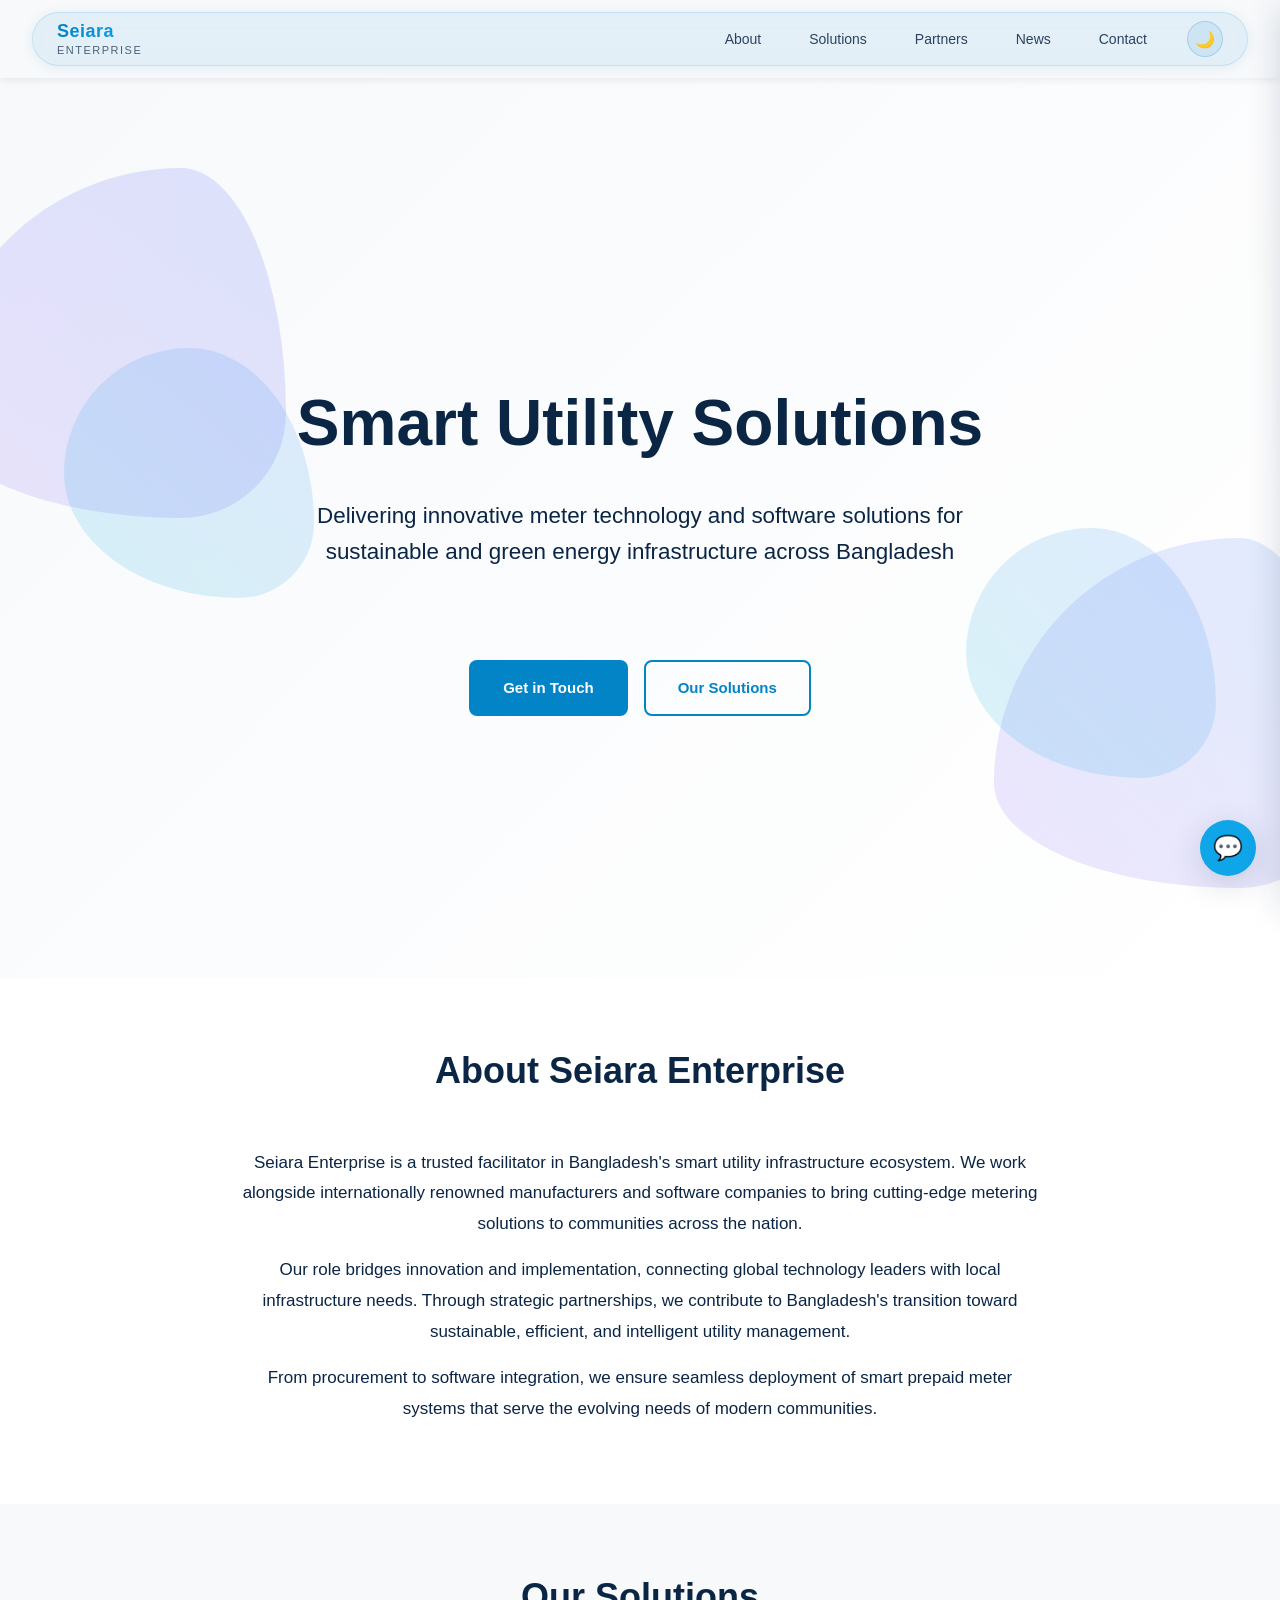
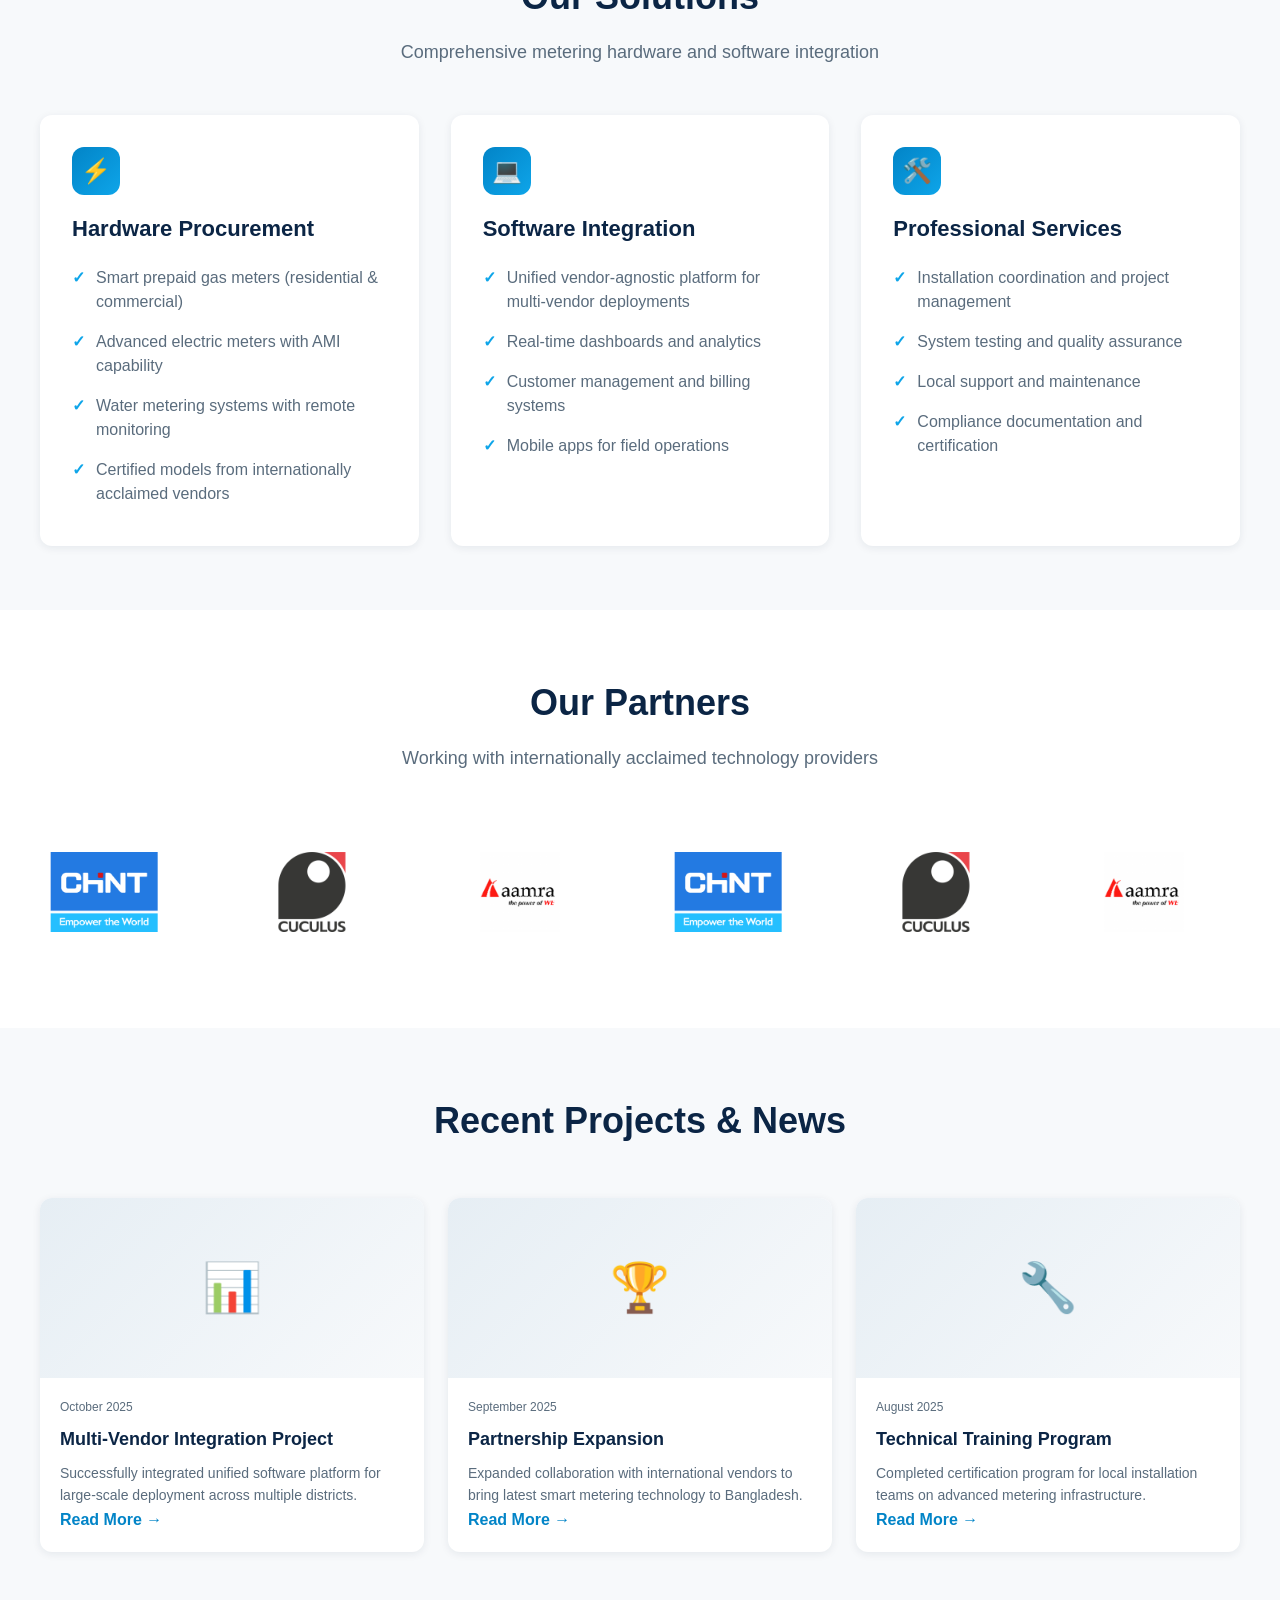
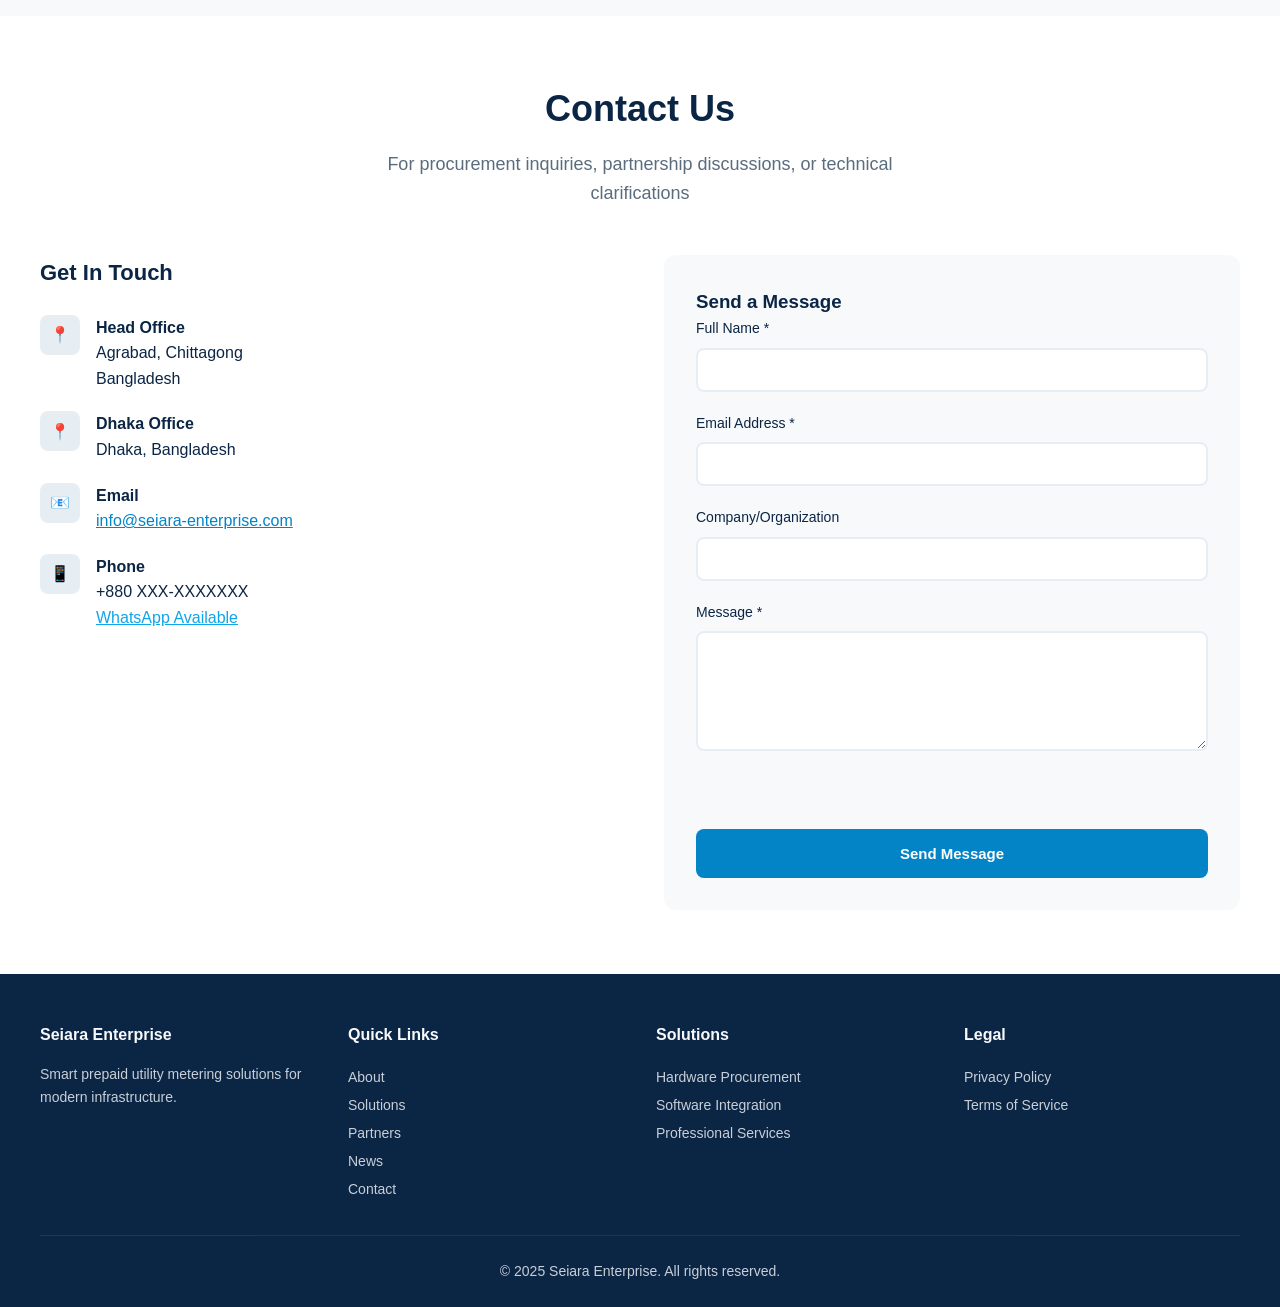
==== commit c69f750c: "changed logo design" ====
--- a/index.html
+++ b/index.html
@@ -24,7 +24,7 @@
 </head>
 <body>
     <!-- Header -->
-    <header id="header">
+    <!-- <header id="header">
         <div class="header-container">
 
             <div class="logo-area">
@@ -41,7 +41,32 @@
             </nav>
             <button class="mobile-toggle" id="mobileToggle" aria-label="Toggle menu">☰</button>
         </div>
+    </header> -->
+
+    <!-- Header - MODIFIED: Animated text logo instead of GIF -->
+    <header id="header">
+        <div class="header-container">
+
+            <div class="logo-area">
+                <!-- MODIFIED: CSS animated text logo -->
+                <div class="logo-animated">
+                    <span class="logo-text">Seiara</span>
+                    <span class="logo-text-second">Enterprise</span>
+                </div>
+            </div>
+            
+            <nav id="nav" aria-label="Main navigation">
+                <a href="#about">About</a>
+                <a href="#solutions">Solutions</a>
+                <a href="#partners">Partners</a>
+                <a href="#news">News</a>
+                <a href="#contact">Contact</a>
+                <button class="theme-toggle" id="themeToggle" aria-label="Toggle dark mode">🌙</button>
+            </nav>
+            <button class="mobile-toggle" id="mobileToggle" aria-label="Toggle menu">☰</button>
+        </div>
     </header>
+
 
     <main id="main">
         <!-- Hero -->
